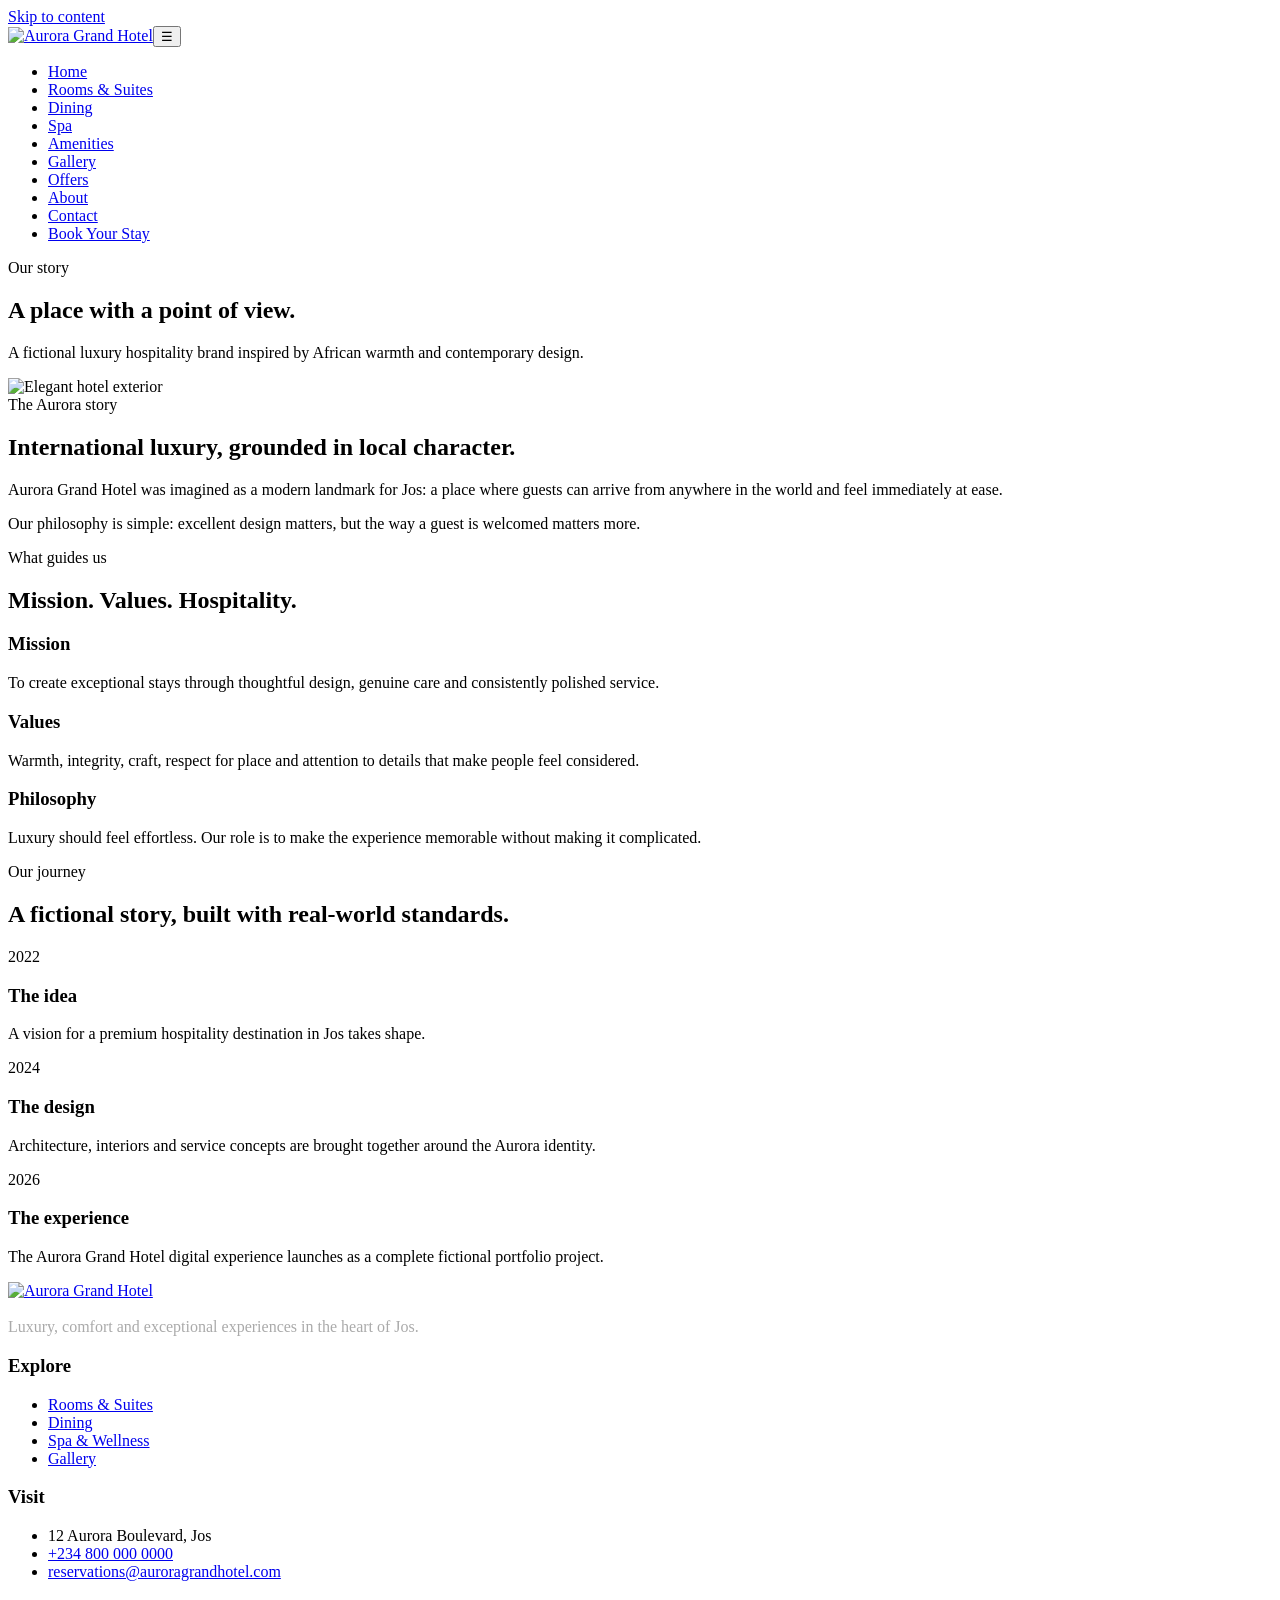
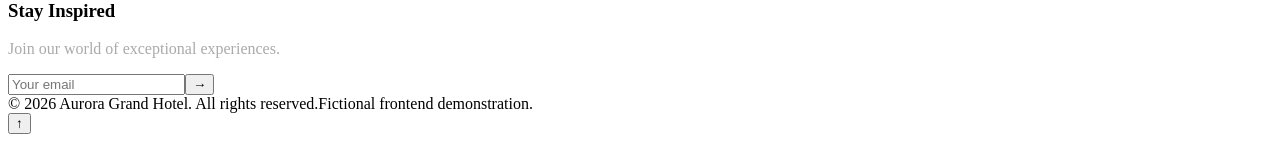
==== about.html @ 59c44d22 "Add files via upload" ====
<!doctype html><html lang="en"><head><meta charset="utf-8"><meta name="viewport" content="width=device-width,initial-scale=1"><title>About Aurora Grand Hotel | Aurora Grand Hotel</title><meta name="description" content="Learn the story, values and hospitality philosophy behind Aurora Grand Hotel."><meta property="og:title" content="About Aurora Grand Hotel | Aurora Grand Hotel"><meta property="og:description" content="Learn the story, values and hospitality philosophy behind Aurora Grand Hotel."><meta property="og:type" content="website"><link rel="canonical" href="https://YOUR-DOMAIN.example/about.html"><link rel="stylesheet" href="css/style.css"><link rel="stylesheet" href="css/responsive.css"><link rel="stylesheet" href="css/animations.css"><script type="application/ld+json">{"@context":"https://schema.org","@type":"Hotel","name":"Aurora Grand Hotel","address":{"@type":"PostalAddress","streetAddress":"12 Aurora Boulevard","addressLocality":"Jos","addressRegion":"Plateau State","addressCountry":"NG"},"telephone":"+234 800 000 0000"}</script></head><body><a class="skip-link" href="#main-content">Skip to content</a><header class="site-header"><div class="container nav-wrap"><a class="brand" href="index.html"><img src="assets/logo/aurora-grand-logo.png" alt="Aurora Grand Hotel"></a><button class="nav-toggle" aria-label="Open navigation" aria-expanded="false">☰</button><nav aria-label="Primary navigation"><ul class="nav-list"><li><a href="index.html" >Home</a></li><li><a href="rooms.html" >Rooms & Suites</a></li><li><a href="dining.html" >Dining</a></li><li><a href="spa.html" >Spa</a></li><li><a href="amenities.html" >Amenities</a></li><li><a href="gallery.html" >Gallery</a></li><li><a href="offers.html" >Offers</a></li><li><a href="about.html" aria-current=page>About</a></li><li><a href="contact.html" >Contact</a></li><li><a class="btn btn-gold" href="reservation.html">Book Your Stay</a></li></ul></nav></div></header><main id="main-content"><section class="page-hero"><div class="container"><div class="eyebrow">Our story</div><h1>A place with a point of view.</h1><p>A fictional luxury hospitality brand inspired by African warmth and contemporary design.</p></div></section><section class="section"><div class="container split"><div class="image-frame"><img src="https://images.unsplash.com/photo-1542314831-068cd1dbfeeb?auto=format&fit=crop&w=1200&q=85" alt="Elegant hotel exterior"></div><div><div class="eyebrow" style="color:var(--gold)">The Aurora story</div><h2>International luxury, grounded in local character.</h2><div class="gold-line"></div><p>Aurora Grand Hotel was imagined as a modern landmark for Jos: a place where guests can arrive from anywhere in the world and feel immediately at ease.</p><p>Our philosophy is simple: excellent design matters, but the way a guest is welcomed matters more.</p></div></div></section><section class="section section-dark"><div class="container"><div class="section-head center"><div class="eyebrow">What guides us</div><h2>Mission. Values. Hospitality.</h2></div><div class="feature-grid"><article class="feature"><h3>Mission</h3><p>To create exceptional stays through thoughtful design, genuine care and consistently polished service.</p></article><article class="feature"><h3>Values</h3><p>Warmth, integrity, craft, respect for place and attention to details that make people feel considered.</p></article><article class="feature"><h3>Philosophy</h3><p>Luxury should feel effortless. Our role is to make the experience memorable without making it complicated.</p></article></div></div></section><section class="section"><div class="container"><div class="section-head"><div class="eyebrow" style="color:var(--gold)">Our journey</div><h2>A fictional story, built with real-world standards.</h2></div><div class="timeline-item"><div class="timeline-year">2022</div><div><h3>The idea</h3><p>A vision for a premium hospitality destination in Jos takes shape.</p></div></div><div class="timeline-item"><div class="timeline-year">2024</div><div><h3>The design</h3><p>Architecture, interiors and service concepts are brought together around the Aurora identity.</p></div></div><div class="timeline-item"><div class="timeline-year">2026</div><div><h3>The experience</h3><p>The Aurora Grand Hotel digital experience launches as a complete fictional portfolio project.</p></div></div></div></section></main><footer class="footer"><div class="container"><div class="footer-grid"><div><a class="brand" href="index.html"><img src="assets/logo/aurora-grand-logo.png" alt="Aurora Grand Hotel"></a><p style="color:#aaa;margin-top:18px">Luxury, comfort and exceptional experiences in the heart of Jos.</p></div><div><h3>Explore</h3><ul><li><a href="rooms.html">Rooms & Suites</a></li><li><a href="dining.html">Dining</a></li><li><a href="spa.html">Spa & Wellness</a></li><li><a href="gallery.html">Gallery</a></li></ul></div><div><h3>Visit</h3><ul><li>12 Aurora Boulevard, Jos</li><li><a href="tel:+2348000000000">+234 800 000 0000</a></li><li><a href="mailto:reservations@auroragrandhotel.com">reservations@auroragrandhotel.com</a></li></ul></div><div><h3>Stay Inspired</h3><p style="color:#aaa">Join our world of exceptional experiences.</p><form class="newsletter js-demo-form"><input type="email" required placeholder="Your email" aria-label="Email address"><button>→</button></form><div class="form-notice" aria-live="polite"></div></div></div><div class="footer-bottom"><span>© 2026 Aurora Grand Hotel. All rights reserved.</span><span>Fictional frontend demonstration.</span></div></div></footer><button class="to-top" aria-label="Scroll to top">↑</button><script src="js/main.js"></script><script src="js/navigation.js"></script><script src="js/animations.js"></script></body></html>
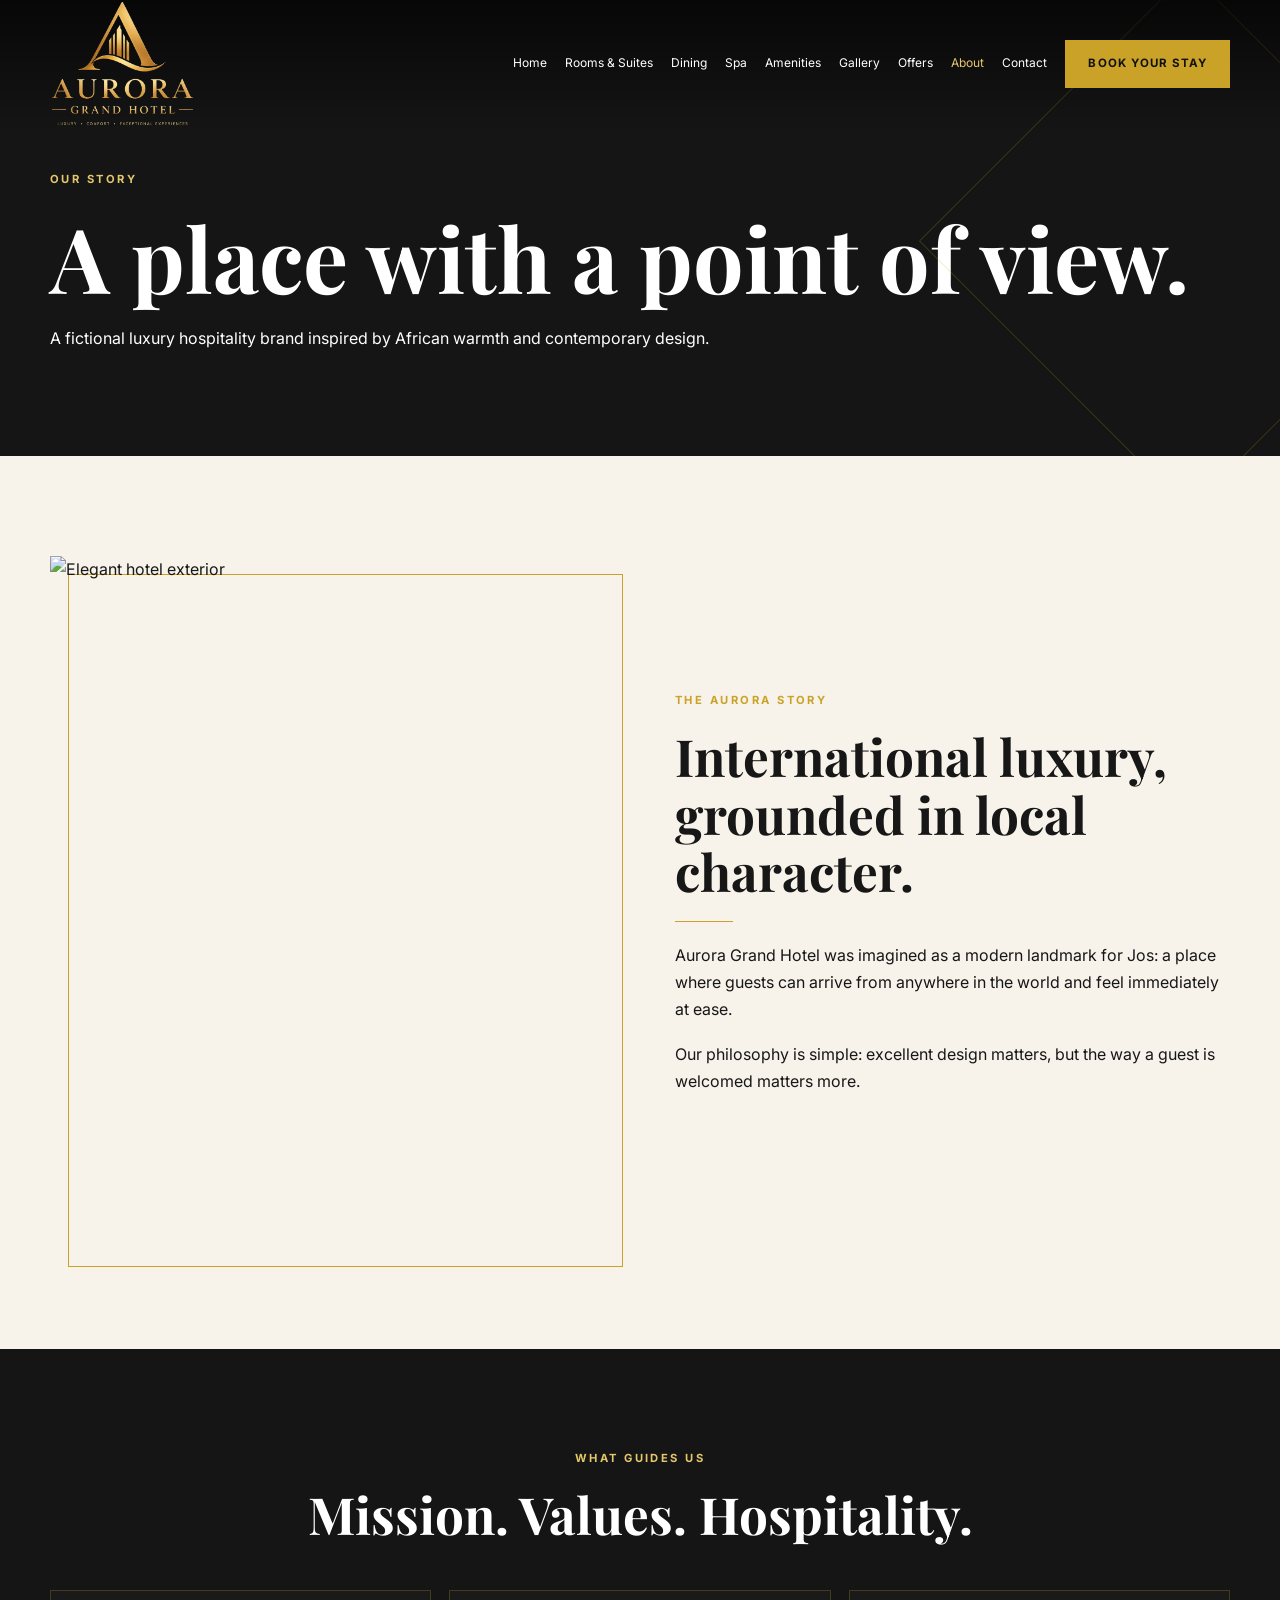
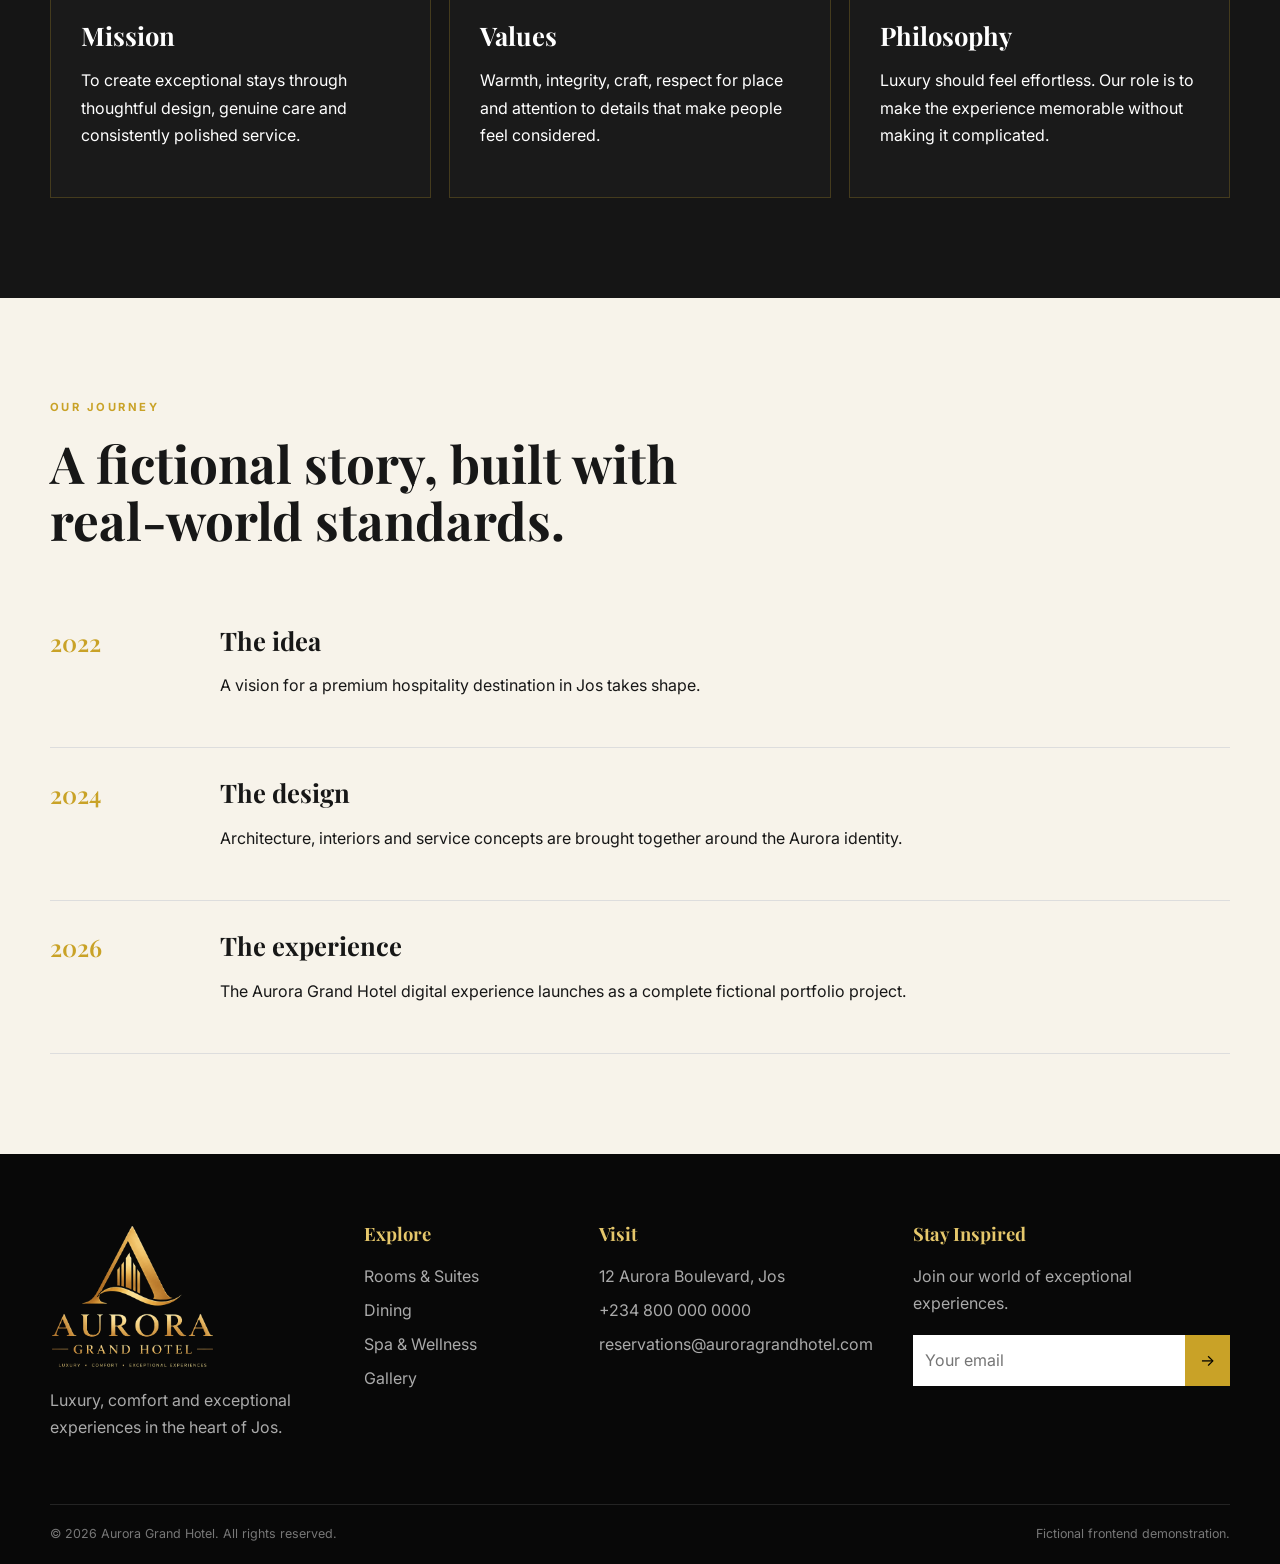
==== commit cd5ff1e6: "Add files via upload" ====
--- a/about.html
+++ b/about.html
@@ -1 +1 @@
-<!doctype html><html lang="en"><head><meta charset="utf-8"><meta name="viewport" content="width=device-width,initial-scale=1"><title>About Aurora Grand Hotel | Aurora Grand Hotel</title><meta name="description" content="Learn the story, values and hospitality philosophy behind Aurora Grand Hotel."><meta property="og:title" content="About Aurora Grand Hotel | Aurora Grand Hotel"><meta property="og:description" content="Learn the story, values and hospitality philosophy behind Aurora Grand Hotel."><meta property="og:type" content="website"><link rel="canonical" href="https://YOUR-DOMAIN.example/about.html"><link rel="stylesheet" href="css/style.css"><link rel="stylesheet" href="css/responsive.css"><link rel="stylesheet" href="css/animations.css"><script type="application/ld+json">{"@context":"https://schema.org","@type":"Hotel","name":"Aurora Grand Hotel","address":{"@type":"PostalAddress","streetAddress":"12 Aurora Boulevard","addressLocality":"Jos","addressRegion":"Plateau State","addressCountry":"NG"},"telephone":"+234 800 000 0000"}</script></head><body><a class="skip-link" href="#main-content">Skip to content</a><header class="site-header"><div class="container nav-wrap"><a class="brand" href="index.html"><img src="assets/logo/aurora-grand-logo.png" alt="Aurora Grand Hotel"></a><button class="nav-toggle" aria-label="Open navigation" aria-expanded="false">☰</button><nav aria-label="Primary navigation"><ul class="nav-list"><li><a href="index.html" >Home</a></li><li><a href="rooms.html" >Rooms & Suites</a></li><li><a href="dining.html" >Dining</a></li><li><a href="spa.html" >Spa</a></li><li><a href="amenities.html" >Amenities</a></li><li><a href="gallery.html" >Gallery</a></li><li><a href="offers.html" >Offers</a></li><li><a href="about.html" aria-current=page>About</a></li><li><a href="contact.html" >Contact</a></li><li><a class="btn btn-gold" href="reservation.html">Book Your Stay</a></li></ul></nav></div></header><main id="main-content"><section class="page-hero"><div class="container"><div class="eyebrow">Our story</div><h1>A place with a point of view.</h1><p>A fictional luxury hospitality brand inspired by African warmth and contemporary design.</p></div></section><section class="section"><div class="container split"><div class="image-frame"><img src="https://images.unsplash.com/photo-1542314831-068cd1dbfeeb?auto=format&fit=crop&w=1200&q=85" alt="Elegant hotel exterior"></div><div><div class="eyebrow" style="color:var(--gold)">The Aurora story</div><h2>International luxury, grounded in local character.</h2><div class="gold-line"></div><p>Aurora Grand Hotel was imagined as a modern landmark for Jos: a place where guests can arrive from anywhere in the world and feel immediately at ease.</p><p>Our philosophy is simple: excellent design matters, but the way a guest is welcomed matters more.</p></div></div></section><section class="section section-dark"><div class="container"><div class="section-head center"><div class="eyebrow">What guides us</div><h2>Mission. Values. Hospitality.</h2></div><div class="feature-grid"><article class="feature"><h3>Mission</h3><p>To create exceptional stays through thoughtful design, genuine care and consistently polished service.</p></article><article class="feature"><h3>Values</h3><p>Warmth, integrity, craft, respect for place and attention to details that make people feel considered.</p></article><article class="feature"><h3>Philosophy</h3><p>Luxury should feel effortless. Our role is to make the experience memorable without making it complicated.</p></article></div></div></section><section class="section"><div class="container"><div class="section-head"><div class="eyebrow" style="color:var(--gold)">Our journey</div><h2>A fictional story, built with real-world standards.</h2></div><div class="timeline-item"><div class="timeline-year">2022</div><div><h3>The idea</h3><p>A vision for a premium hospitality destination in Jos takes shape.</p></div></div><div class="timeline-item"><div class="timeline-year">2024</div><div><h3>The design</h3><p>Architecture, interiors and service concepts are brought together around the Aurora identity.</p></div></div><div class="timeline-item"><div class="timeline-year">2026</div><div><h3>The experience</h3><p>The Aurora Grand Hotel digital experience launches as a complete fictional portfolio project.</p></div></div></div></section></main><footer class="footer"><div class="container"><div class="footer-grid"><div><a class="brand" href="index.html"><img src="assets/logo/aurora-grand-logo.png" alt="Aurora Grand Hotel"></a><p style="color:#aaa;margin-top:18px">Luxury, comfort and exceptional experiences in the heart of Jos.</p></div><div><h3>Explore</h3><ul><li><a href="rooms.html">Rooms & Suites</a></li><li><a href="dining.html">Dining</a></li><li><a href="spa.html">Spa & Wellness</a></li><li><a href="gallery.html">Gallery</a></li></ul></div><div><h3>Visit</h3><ul><li>12 Aurora Boulevard, Jos</li><li><a href="tel:+2348000000000">+234 800 000 0000</a></li><li><a href="mailto:reservations@auroragrandhotel.com">reservations@auroragrandhotel.com</a></li></ul></div><div><h3>Stay Inspired</h3><p style="color:#aaa">Join our world of exceptional experiences.</p><form class="newsletter js-demo-form"><input type="email" required placeholder="Your email" aria-label="Email address"><button>→</button></form><div class="form-notice" aria-live="polite"></div></div></div><div class="footer-bottom"><span>© 2026 Aurora Grand Hotel. All rights reserved.</span><span>Fictional frontend demonstration.</span></div></div></footer><button class="to-top" aria-label="Scroll to top">↑</button><script src="js/main.js"></script><script src="js/navigation.js"></script><script src="js/animations.js"></script></body></html>+<!doctype html><html lang="en"><head><meta charset="utf-8"><meta name="viewport" content="width=device-width,initial-scale=1"><title>About Aurora Grand Hotel | Aurora Grand Hotel</title><meta name="description" content="Learn the story, values and hospitality philosophy behind Aurora Grand Hotel."><meta property="og:title" content="About Aurora Grand Hotel | Aurora Grand Hotel"><meta property="og:description" content="Learn the story, values and hospitality philosophy behind Aurora Grand Hotel."><meta property="og:type" content="website"><link rel="canonical" href="https://YOUR-DOMAIN.example/about.html"><link rel="stylesheet" href="style.css"><link rel="stylesheet" href="responsive.css"><link rel="stylesheet" href="animations.css"><script type="application/ld+json">{"@context":"https://schema.org","@type":"Hotel","name":"Aurora Grand Hotel","address":{"@type":"PostalAddress","streetAddress":"12 Aurora Boulevard","addressLocality":"Jos","addressRegion":"Plateau State","addressCountry":"NG"},"telephone":"+234 800 000 0000"}</script></head><body><a class="skip-link" href="#main-content">Skip to content</a><header class="site-header"><div class="container nav-wrap"><a class="brand" href="index.html"><img src="aurora-grand-logo.png" alt="Aurora Grand Hotel"></a><button class="nav-toggle" aria-label="Open navigation" aria-expanded="false">☰</button><nav aria-label="Primary navigation"><ul class="nav-list"><li><a href="index.html" >Home</a></li><li><a href="rooms.html" >Rooms & Suites</a></li><li><a href="dining.html" >Dining</a></li><li><a href="spa.html" >Spa</a></li><li><a href="amenities.html" >Amenities</a></li><li><a href="gallery.html" >Gallery</a></li><li><a href="offers.html" >Offers</a></li><li><a href="about.html" aria-current=page>About</a></li><li><a href="contact.html" >Contact</a></li><li><a class="btn btn-gold" href="reservation.html">Book Your Stay</a></li></ul></nav></div></header><main id="main-content"><section class="page-hero"><div class="container"><div class="eyebrow">Our story</div><h1>A place with a point of view.</h1><p>A fictional luxury hospitality brand inspired by African warmth and contemporary design.</p></div></section><section class="section"><div class="container split"><div class="image-frame"><img src="https://images.unsplash.com/photo-1542314831-068cd1dbfeeb?auto=format&fit=crop&w=1200&q=85" alt="Elegant hotel exterior"></div><div><div class="eyebrow" style="color:var(--gold)">The Aurora story</div><h2>International luxury, grounded in local character.</h2><div class="gold-line"></div><p>Aurora Grand Hotel was imagined as a modern landmark for Jos: a place where guests can arrive from anywhere in the world and feel immediately at ease.</p><p>Our philosophy is simple: excellent design matters, but the way a guest is welcomed matters more.</p></div></div></section><section class="section section-dark"><div class="container"><div class="section-head center"><div class="eyebrow">What guides us</div><h2>Mission. Values. Hospitality.</h2></div><div class="feature-grid"><article class="feature"><h3>Mission</h3><p>To create exceptional stays through thoughtful design, genuine care and consistently polished service.</p></article><article class="feature"><h3>Values</h3><p>Warmth, integrity, craft, respect for place and attention to details that make people feel considered.</p></article><article class="feature"><h3>Philosophy</h3><p>Luxury should feel effortless. Our role is to make the experience memorable without making it complicated.</p></article></div></div></section><section class="section"><div class="container"><div class="section-head"><div class="eyebrow" style="color:var(--gold)">Our journey</div><h2>A fictional story, built with real-world standards.</h2></div><div class="timeline-item"><div class="timeline-year">2022</div><div><h3>The idea</h3><p>A vision for a premium hospitality destination in Jos takes shape.</p></div></div><div class="timeline-item"><div class="timeline-year">2024</div><div><h3>The design</h3><p>Architecture, interiors and service concepts are brought together around the Aurora identity.</p></div></div><div class="timeline-item"><div class="timeline-year">2026</div><div><h3>The experience</h3><p>The Aurora Grand Hotel digital experience launches as a complete fictional portfolio project.</p></div></div></div></section></main><footer class="footer"><div class="container"><div class="footer-grid"><div><a class="brand" href="index.html"><img src="aurora-grand-logo.png" alt="Aurora Grand Hotel"></a><p style="color:#aaa;margin-top:18px">Luxury, comfort and exceptional experiences in the heart of Jos.</p></div><div><h3>Explore</h3><ul><li><a href="rooms.html">Rooms & Suites</a></li><li><a href="dining.html">Dining</a></li><li><a href="spa.html">Spa & Wellness</a></li><li><a href="gallery.html">Gallery</a></li></ul></div><div><h3>Visit</h3><ul><li>12 Aurora Boulevard, Jos</li><li><a href="tel:+2348000000000">+234 800 000 0000</a></li><li><a href="mailto:reservations@auroragrandhotel.com">reservations@auroragrandhotel.com</a></li></ul></div><div><h3>Stay Inspired</h3><p style="color:#aaa">Join our world of exceptional experiences.</p><form class="newsletter js-demo-form"><input type="email" required placeholder="Your email" aria-label="Email address"><button>→</button></form><div class="form-notice" aria-live="polite"></div></div></div><div class="footer-bottom"><span>© 2026 Aurora Grand Hotel. All rights reserved.</span><span>Fictional frontend demonstration.</span></div></div></footer><button class="to-top" aria-label="Scroll to top">↑</button><script src="main.js"></script><script src="navigation.js"></script><script src="animations.js"></script></body></html>
--- a/style.css
+++ b/style.css
@@ -0,0 +1,20 @@
+@import url('https://fonts.googleapis.com/css2?family=Inter:wght@400;500;600;700&family=Playfair+Display:wght@500;600;700&display=swap');
+:root{--black:#0B0B0B;--charcoal:#151515;--gold:#C9A227;--gold-soft:#E5C76B;--ivory:#F7F3EA;--white:#fff;--muted:#A7A7A7;--line:rgba(201,162,39,.28);--max:1180px;--shadow:0 20px 60px rgba(0,0,0,.18)}
+*{box-sizing:border-box}html{scroll-behavior:smooth}body{margin:0;background:var(--ivory);color:#171717;font:400 16px/1.7 Inter,Arial,sans-serif}body.nav-open{overflow:hidden}img{max-width:100%;display:block}a{color:inherit;text-decoration:none}button,input,select,textarea{font:inherit}button{cursor:pointer}
+h1,h2,h3,h4{font-family:"Playfair Display",Georgia,serif;line-height:1.12;margin:0 0 18px}h1{font-size:clamp(3rem,7vw,6.5rem)}h2{font-size:clamp(2.25rem,4vw,4rem)}h3{font-size:1.6rem}p{margin:0 0 18px}.container{width:min(calc(100% - 40px),var(--max));margin:auto}.skip-link{position:fixed;left:16px;top:-60px;background:var(--gold);padding:10px 16px;z-index:9999}.skip-link:focus{top:16px}
+.site-header{position:fixed;inset:0 0 auto;z-index:1000;color:#fff;transition:.3s;background:linear-gradient(180deg,rgba(0,0,0,.65),transparent)}.site-header.scrolled{background:rgba(11,11,11,.97);box-shadow:0 8px 30px rgba(0,0,0,.2)}.nav-wrap{min-height:82px;display:flex;align-items:center;justify-content:space-between;gap:28px}.brand img{width:145px}.nav-toggle{display:none;background:none;border:1px solid #aaa;color:#fff;padding:9px 11px}.nav-list{display:flex;align-items:center;gap:18px;list-style:none;margin:0;padding:0;font-size:.75rem}.nav-list a:hover,.nav-list a[aria-current=page]{color:var(--gold-soft)}
+.btn{display:inline-flex;align-items:center;justify-content:center;border:1px solid var(--gold);padding:13px 22px;min-height:48px;text-transform:uppercase;letter-spacing:.09em;font-size:.72rem;font-weight:700;transition:.25s}.btn-gold{background:var(--gold);color:#111}.btn-gold:hover{background:var(--gold-soft);transform:translateY(-2px)}.btn-outline{background:transparent}.btn-outline:hover{background:var(--gold);color:#111}
+.hero{min-height:760px;display:grid;place-items:center;position:relative;color:#fff;background:#111 center/cover no-repeat}.hero:before{content:"";position:absolute;inset:0;background:linear-gradient(90deg,rgba(0,0,0,.75),rgba(0,0,0,.3)),linear-gradient(0deg,rgba(0,0,0,.6),transparent 55%)}.hero-content{position:relative;padding:140px 0 110px;max-width:850px}.eyebrow{color:var(--gold-soft);text-transform:uppercase;letter-spacing:.22em;font-size:.7rem;font-weight:700;margin-bottom:18px}.hero p{max-width:680px;font-size:1.1rem;color:#ddd}.hero-actions{display:flex;gap:12px;flex-wrap:wrap;margin-top:28px}.scroll-cue{position:absolute;bottom:24px;left:50%;transform:translateX(-50%);font-size:.65rem;text-transform:uppercase;letter-spacing:.18em}.scroll-cue:after{content:"";display:block;width:1px;height:45px;background:var(--gold);margin:8px auto}
+.section{padding:100px 0}.section-dark{background:var(--charcoal);color:#fff}.section-head{max-width:720px;margin-bottom:46px}.section-head.center{text-align:center;margin:auto auto 46px}.section-head p{color:#666}.section-dark .section-head p{color:#bbb}.gold-line{width:58px;height:1px;background:var(--gold);margin:20px 0}.center .gold-line{margin:auto}
+.split{display:grid;grid-template-columns:1fr 1fr;gap:70px;align-items:center}.image-frame{position:relative}.image-frame:after{content:"";position:absolute;inset:18px -18px -18px 18px;border:1px solid var(--gold);z-index:0}.image-frame img{position:relative;z-index:1;aspect-ratio:4/5;object-fit:cover}
+.cards{display:grid;grid-template-columns:repeat(3,1fr);gap:24px}.cards.four{grid-template-columns:repeat(4,1fr)}.card{background:#fff;box-shadow:0 12px 40px rgba(0,0,0,.07);border:1px solid #eee;overflow:hidden}.dark-card{background:#1d1d1d;color:#fff}.card-image{overflow:hidden}.card-image img{width:100%;aspect-ratio:4/3;object-fit:cover;transition:.5s}.card:hover img{transform:scale(1.04)}.card-body{padding:26px}.card-body p{color:#666;font-size:.92rem}.dark-card p{color:#bbb}.price{font:600 1.25rem "Playfair Display";color:var(--gold);margin:15px 0}.meta{display:flex;gap:16px;flex-wrap:wrap;color:#666;font-size:.78rem;margin:16px 0}.card-actions{display:flex;gap:8px;flex-wrap:wrap}
+.booking-bar{position:relative;z-index:10;margin:-45px auto 0;width:min(calc(100% - 40px),1100px);background:#fff;box-shadow:var(--shadow);padding:18px;display:grid;grid-template-columns:1.2fr 1.2fr 1fr 1fr auto;gap:12px}.field label{display:block;text-transform:uppercase;letter-spacing:.1em;font-size:.65rem;font-weight:700;margin-bottom:5px;color:#666}.field input,.field select,.field textarea{width:100%;border:1px solid #ddd;padding:11px 12px;outline:none}.field input:focus,.field select:focus,.field textarea:focus{border-color:var(--gold);box-shadow:0 0 0 2px rgba(201,162,39,.12)}
+.notice{padding:14px 16px;border-left:3px solid var(--gold);background:#f1eadb;margin:20px 0;font-size:.9rem}.notice.success{background:#e9f4eb;border-color:#4b8f5b}.notice.error{background:#fae8e5;border-color:#b14b3c}.page-hero{padding:170px 0 85px;background:var(--charcoal);color:#fff;position:relative;overflow:hidden}.page-hero:after{content:"";position:absolute;width:380px;height:380px;border:1px solid var(--gold);right:-100px;top:50px;transform:rotate(45deg);opacity:.22}
+.feature-grid{display:grid;grid-template-columns:repeat(3,1fr);gap:18px}.feature{padding:30px;border:1px solid rgba(201,162,39,.24);background:rgba(255,255,255,.02)}.feature-icon{font-size:1.8rem;color:var(--gold-soft);margin-bottom:14px}.stats{display:grid;grid-template-columns:repeat(4,1fr);gap:1px;background:var(--line)}.stat{background:var(--charcoal);padding:26px;text-align:center}.stat strong{display:block;font:600 2.2rem "Playfair Display";color:var(--gold-soft)}
+.filters{display:flex;gap:8px;flex-wrap:wrap;margin-bottom:30px}.filter-btn{background:transparent;border:1px solid #ccc;padding:9px 15px;font-size:.72rem;text-transform:uppercase}.filter-btn.active,.filter-btn:hover{background:var(--gold);border-color:var(--gold)}.gallery-grid{display:grid;grid-template-columns:repeat(4,1fr);gap:12px}.gallery-item{border:0;padding:0;background:#111;overflow:hidden}.gallery-item img{width:100%;aspect-ratio:1;object-fit:cover;transition:.45s}.gallery-item:hover img{transform:scale(1.05)}.gallery-item.is-hidden{display:none}
+.lightbox{position:fixed;inset:0;background:rgba(0,0,0,.94);z-index:2000;display:none;align-items:center;justify-content:center;padding:30px}.lightbox.open{display:flex}.lightbox img{max-width:92vw;max-height:82vh}.lightbox button{position:absolute;background:none;border:1px solid #777;color:#fff;width:45px;height:45px}.lightbox .close{top:25px;right:25px}.lightbox .prev{left:25px}.lightbox .next{right:25px}
+.form-grid{display:grid;grid-template-columns:repeat(2,1fr);gap:16px}.full{grid-column:1/-1}.summary{background:#111;color:#fff;padding:30px;position:sticky;top:110px}.summary-row{display:flex;justify-content:space-between;gap:20px;border-bottom:1px solid #333;padding:11px 0}.summary-total{font:600 1.8rem "Playfair Display";color:var(--gold-soft);margin-top:10px}.chips{display:flex;flex-wrap:wrap;gap:8px}.chip{padding:7px 11px;border:1px solid #ddd;font-size:.75rem}
+.timeline-item{display:grid;grid-template-columns:140px 1fr;gap:30px;padding:30px 0;border-bottom:1px solid #ddd}.timeline-year{font:600 1.5rem "Playfair Display";color:var(--gold)}.testimonial{max-width:760px;margin:auto;text-align:center}.quote{font:1.6rem/1.5 "Playfair Display"}.dots{display:flex;justify-content:center;gap:7px;margin-top:20px}.dot{width:8px;height:8px;border:0;border-radius:50%;background:#888}.dot.active{background:var(--gold)}
+.faq{border-top:1px solid #ddd}.faq-item{border-bottom:1px solid #ddd}.faq-q{width:100%;padding:20px 0;background:none;border:0;text-align:left;display:flex;justify-content:space-between;font-weight:600}.faq-a{display:none;padding:0 0 20px;color:#666}.faq-item.open .faq-a{display:block}.contact-grid{display:grid;grid-template-columns:1fr 1fr;gap:50px}.contact-list{list-style:none;padding:0}.contact-list li{padding:15px 0;border-bottom:1px solid #ddd}.map-placeholder{min-height:360px;background:linear-gradient(135deg,#222,#555);display:grid;place-items:center;color:#fff;text-align:center;padding:30px}
+.footer{background:#080808;color:#fff;padding:70px 0 20px}.footer-grid{display:grid;grid-template-columns:1.4fr 1fr 1fr 1.2fr;gap:40px}.footer .brand img{width:165px}.footer h3{font-size:1.15rem;color:var(--gold-soft)}.footer ul{list-style:none;padding:0}.footer li{margin:7px 0;color:#aaa}.newsletter{display:flex}.newsletter input{min-width:0;flex:1;padding:12px;border:0}.newsletter button{border:0;background:var(--gold);padding:0 15px}.footer-bottom{border-top:1px solid #242424;margin-top:45px;padding-top:18px;color:#777;font-size:.78rem;display:flex;justify-content:space-between;gap:20px}.reveal{opacity:0;transform:translateY(24px);transition:.7s}.reveal.visible{opacity:1;transform:none}.to-top{position:fixed;right:18px;bottom:18px;width:44px;height:44px;border:1px solid var(--gold);background:#111;color:#fff;z-index:900;display:none}.to-top.show{display:block}
+@media(max-width:1050px){.nav-list{gap:10px}.booking-bar{grid-template-columns:1fr 1fr}.booking-bar .btn{grid-column:1/-1}.cards.four{grid-template-columns:repeat(2,1fr)}.footer-grid{grid-template-columns:repeat(2,1fr)}}@media(max-width:800px){.container{width:min(calc(100% - 28px),var(--max))}.nav-toggle{display:block}.nav-list{position:fixed;inset:82px 0 0;background:#0b0b0b;display:none;flex-direction:column;align-items:stretch;padding:28px;overflow:auto}.nav-list.open{display:flex}.nav-list a{display:block;padding:13px 0}.hero{min-height:700px}.split,.contact-grid{grid-template-columns:1fr;gap:45px}.section{padding:75px 0}.cards,.feature-grid{grid-template-columns:1fr 1fr}.gallery-grid{grid-template-columns:repeat(2,1fr)}.stats{grid-template-columns:repeat(2,1fr)}.form-grid{grid-template-columns:1fr}.full{grid-column:auto}.summary{position:static}}@media(max-width:520px){h1{font-size:3.1rem}.cards,.cards.four,.feature-grid{grid-template-columns:1fr}.booking-bar{grid-template-columns:1fr}.gallery-grid{grid-template-columns:1fr 1fr}.footer-grid{grid-template-columns:1fr}.footer-bottom{flex-direction:column}.timeline-item{grid-template-columns:1fr;gap:5px}}@media(prefers-reduced-motion:reduce){html{scroll-behavior:auto}.reveal{opacity:1;transform:none;transition:none}.card-image img,.gallery-item img{transition:none}}
--- a/responsive.css
+++ b/responsive.css
@@ -0,0 +1 @@
+/* Core responsive rules are maintained in style.css. */
--- a/animations.css
+++ b/animations.css
@@ -0,0 +1 @@
+@keyframes fade{from{opacity:0;transform:translateY(14px)}to{opacity:1;transform:none}}.hero-content>*{animation:fade .8s both}@media(prefers-reduced-motion:reduce){.hero-content>*{animation:none}}
